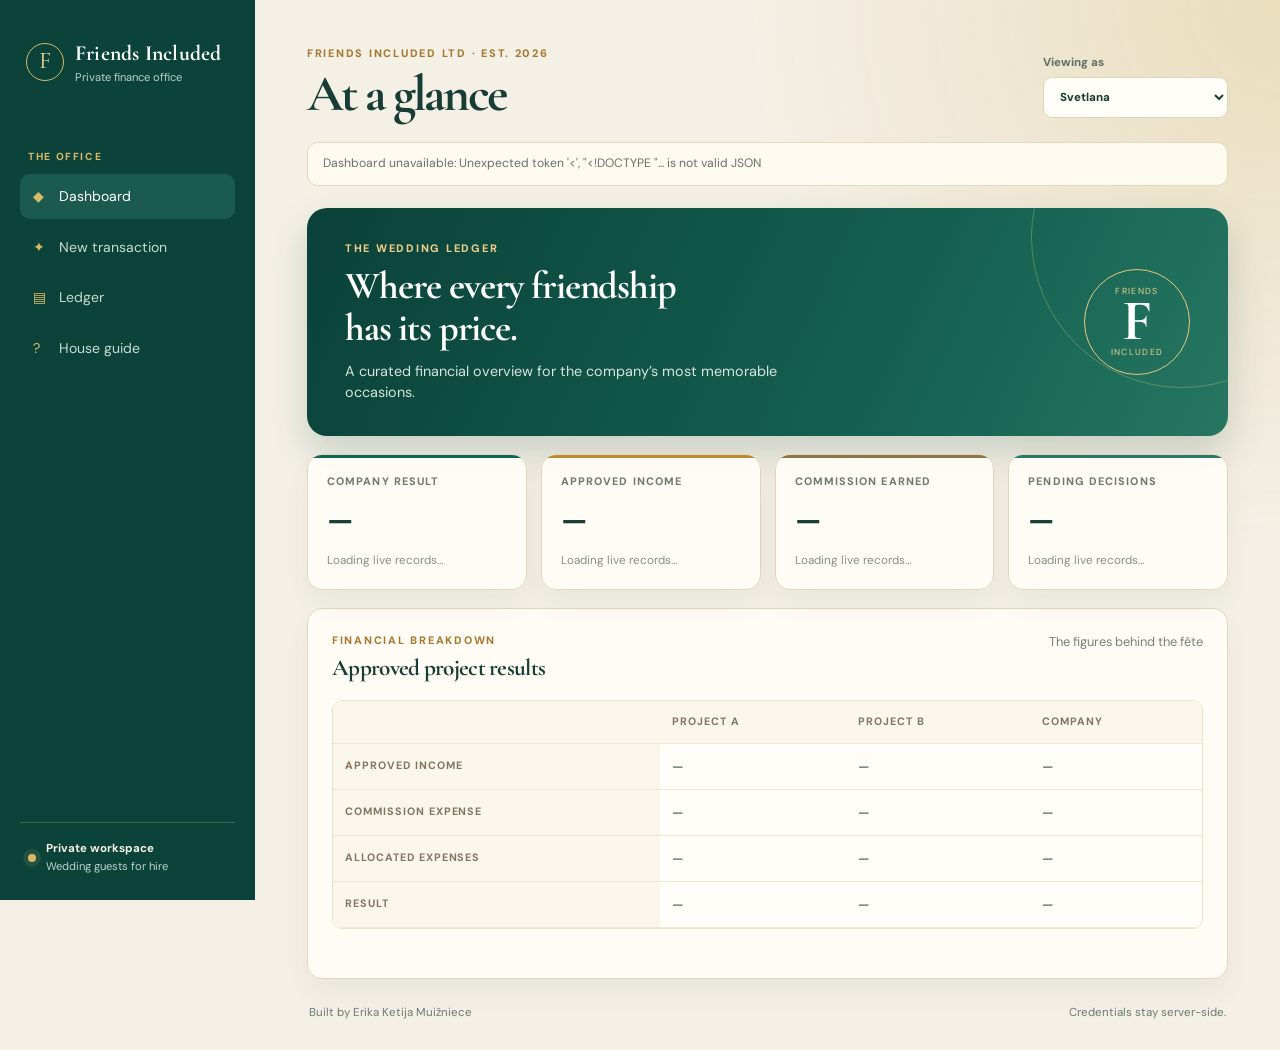
==== index.html @ 4bd76b29 "Use editorial luxury typography" ====
<!doctype html>
<html lang="en">
  <head>
    <meta charset="UTF-8" />
    <meta name="viewport" content="width=device-width, initial-scale=1.0" />
    <meta name="description" content="Friends Included transaction and finance workspace" />
    <title>Friends Included | Private finance office</title>
    <link rel="preconnect" href="https://fonts.googleapis.com" />
    <link rel="preconnect" href="https://fonts.gstatic.com" crossorigin />
    <link href="https://fonts.googleapis.com/css2?family=Cormorant+Garamond:ital,wght@0,500;0,600;0,700;1,600&family=DM+Sans:wght@400;500;600;700&display=swap" rel="stylesheet" />
    <link rel="stylesheet" href="styles.css" />
    <style>
      :root{font-family:"DM Sans",Inter,system-ui,sans-serif}
      h1,h2,.brand b,.brand-mark,.hero-seal b{font-family:"Cormorant Garamond",Georgia,serif}
      .brand b{font-size:1.35rem}.brand-mark{font-size:1.5rem}.hero-card h2{font-size:clamp(2.15rem,3vw,3.1rem)}.hero-seal b{font-size:3.6rem;line-height:.9}
    </style>
  </head>
  <body>
    <main class="app-shell">
      <aside class="sidebar">
        <a class="brand" href="#dashboard" data-view="dashboard"><span class="brand-mark">F</span><span><b>Friends Included</b><small>Private finance office</small></span></a>
        <p class="sidebar-label">The office</p>
        <nav class="app-nav" aria-label="Workspace navigation">
          <button class="nav-item active" data-view="dashboard"><span>◆</span> Dashboard</button>
          <button class="nav-item" data-view="workspace"><span>✦</span> New transaction</button>
          <button class="nav-item" data-view="records"><span>▤</span> Ledger</button>
          <button class="nav-item" data-view="guide"><span>?</span> House guide</button>
        </nav>
        <div class="sidebar-footer"><span class="gold-dot"></span><div><b>Private workspace</b><small>Wedding guests for hire</small></div></div>
      </aside>

      <section class="app-main">
        <header class="app-header">
          <div><p class="eyebrow">Friends Included Ltd · Est. 2026</p><h1 id="viewTitle">At a glance</h1></div>
          <label class="role-picker"><span>Viewing as</span><select id="roleSelect"><option>Svetlana</option><option>Richard</option><option>Anastasia</option><option>Jean-Claude</option><option>Kevin</option></select></label>
        </header>
        <section id="integrationStatus" class="status-strip" aria-label="Integration status"><span><i class="dot dot-warn"></i> Loading connections…</span></section>

        <section class="app-view active" id="dashboard" aria-label="Dashboard">
          <div class="hero-card"><div><p class="eyebrow">The wedding ledger</p><h2>Where every friendship<br />has its price.</h2><p>A curated financial overview for the company’s most memorable occasions.</p></div><div class="hero-seal"><span>Friends</span><b>F</b><span>Included</span></div></div>
          <section class="metric-grid" aria-label="Financial overview"><article class="metric"><span>Company result</span><strong id="companyResult">—</strong><small id="companyResultNote">Loading live records…</small></article><article class="metric"><span>Approved income</span><strong id="approvedIncome">—</strong><small id="approvedIncomeNote">Loading live records…</small></article><article class="metric"><span>Commission earned</span><strong id="commissionEarned">—</strong><small id="commissionNote">Loading live records…</small></article><article class="metric"><span>Pending decisions</span><strong id="pendingDecisions">—</strong><small id="pendingNote">Loading live records…</small></article></section>
          <section class="panel table-panel"><div class="panel-heading"><div><p class="eyebrow">Financial breakdown</p><h2>Approved project results</h2></div><span class="muted">The figures behind the fête</span></div><div class="table-wrap"><table><thead><tr><th></th><th>Project A</th><th>Project B</th><th>Company</th></tr></thead><tbody><tr><th>Approved income</th><td id="breakdownIncomeA">—</td><td id="breakdownIncomeB">—</td><td id="breakdownIncomeCompany">—</td></tr><tr><th>Commission expense</th><td id="breakdownCommissionA">—</td><td id="breakdownCommissionB">—</td><td id="breakdownCommissionCompany">—</td></tr><tr><th>Allocated expenses</th><td id="breakdownExpenseA">—</td><td id="breakdownExpenseB">—</td><td id="breakdownExpenseCompany">—</td></tr><tr><th>Result</th><td id="breakdownResultA">—</td><td id="breakdownResultB">—</td><td id="breakdownResultCompany">—</td></tr></tbody></table></div><p id="companyCostNote" class="form-message"></p></section>
        </section>

        <section class="app-view" id="workspace" aria-label="New transaction"><div class="view-intro"><p class="eyebrow">The workroom</p><h2>Record a new occasion</h2><p>Submit a sale or expense; Svetlana retains the final word.</p></div><section class="workspace-grid"><div class="panel transaction-panel"><div class="panel-heading"><div><p class="eyebrow">New record</p><h2>Submit a transaction</h2></div><span class="badge">Shared rules</span></div><div class="tabs" role="tablist"><button class="tab active" data-type="sale">Sale</button><button class="tab" data-type="expense">Expense</button></div><form id="transactionForm"><div class="form-grid"><label>Reference<input id="reference" required placeholder="S03 or E04" /></label><label>Amount (€)<input id="amount" required type="number" min="0.01" step="0.01" placeholder="1500.00" /></label><label class="wide">Description<input id="description" required placeholder="Describe the service or expense" /></label><label id="customerField">Customer<input id="customer" placeholder="Customer name" /></label><label id="projectField">Project<select id="project"><option>A · Respectable Relatives</option><option>B · Drunk University Friends</option></select></label><label id="categoryField" class="hidden">Category<select id="category"><option>Materials</option><option>Travel</option><option>Other</option></select></label><label id="allocationField" class="hidden">Proposed allocation<select id="allocation"><option>Project A</option><option>Project B</option><option>Company overhead</option></select></label></div><fieldset id="splitField"><legend>Proposed commission split</legend><div class="split-grid"><label>Richard %<input value="40" type="number" min="0" max="100" /></label><label>Anastasia %<input value="40" type="number" min="0" max="100" /></label><label>Jean-Claude %<input value="20" type="number" min="0" max="100" /></label></div><small>Shares must total 100% before submission.</small></fieldset><button class="primary" type="submit">Save transaction</button><p id="formMessage" class="form-message" role="status"></p></form></div><div class="stack"><div class="panel"><div class="panel-heading"><div><p class="eyebrow">Manager salon</p><h2>Approve a record</h2></div></div><label>Manager passcode<input id="managerPasscode" type="password" /></label><label>Reference<input id="approvalReference" placeholder="S01 or E01" /></label><label>Final decision or commission split<input id="managerDecision" placeholder="Leave blank to approve proposal" /></label><button class="primary" id="approveButton" type="button">Approve decision</button><button class="text-button" id="syncSheetsButton" type="button">Sync all records to Google Sheets</button><p id="approvalMessage" class="form-message"></p></div><div class="panel queue-panel"><div class="panel-heading"><div><p class="eyebrow">Manager queue</p><h2>Decisions to review</h2></div><span class="badge badge-dark">Svetlana only</span></div><div id="reviewQueue" class="empty-note">Loading manager queue…</div></div></div></section></section>

        <section class="app-view" id="records" aria-label="Ledger"><div class="view-intro"><p class="eyebrow">The ledger</p><h2>Recent transactions</h2><p>A live view of the company’s submitted records.</p></div><section class="panel table-panel"><div class="panel-heading"><div><p class="eyebrow">Records</p><h2>Company ledger</h2></div><span class="muted">Live records from Supabase</span></div><div class="table-wrap"><table><thead><tr><th>Reference</th><th>Type</th><th>Submitted by</th><th>Amount</th><th>Status</th><th>Sync</th></tr></thead><tbody id="records"><tr><td colspan="6">Loading records…</td></tr></tbody></table></div></section></section>
        <section class="app-view" id="guide" aria-label="House guide"><div class="guide-card"><p class="eyebrow">A note from the house</p><h2>How the office works</h2><ol><li>Choose your demonstration role, then record a sale or an expense with a unique reference.</li><li>Svetlana approves each decision, including commission splits and expense allocations.</li><li>Everything is safely stored in Supabase, announced in Telegram, and copied to Google Sheets.</li></ol><div class="guide-links"><a href="https://t.me/Erika_wedding_guests_Bot" target="_blank" rel="noreferrer">Telegram bot ↗</a><a href="https://docs.google.com/spreadsheets/d/1VGqOz6e5-iGUMI2CtFKx_gEQD5yW7PD0hjZOurTNG6s/edit?usp=sharing" target="_blank" rel="noreferrer">Google Sheets ↗</a><a href="https://github.com/ErikaKetijaM/erika-wedding-guests-homework" target="_blank" rel="noreferrer">GitHub ↗</a></div></div></section>
        <footer>Built by Erika Ketija Muižniece <span>Credentials stay server-side.</span></footer>
      </section>
    </main>
    <script src="app.js"></script>
  </body>
</html>
---- styles.css ----
:root{font-family:Inter,ui-sans-serif,system-ui,-apple-system,BlinkMacSystemFont,"Segoe UI",sans-serif;color:#183d35;background:#f4f0e6;line-height:1.45;font-synthesis:none}*{box-sizing:border-box}body{margin:0;background:radial-gradient(circle at 100% 0,#e9ddbd 0,transparent 34rem),#f4f0e6}h1,h2,p{margin:0}h1,h2,.brand b{font-family:Georgia,"Times New Roman",serif}.app-shell{min-height:100vh;display:grid;grid-template-columns:255px minmax(0,1fr)}.sidebar{background:#0b4239;color:#f8f2e6;padding:32px 20px 22px;display:flex;flex-direction:column;min-height:100vh;position:sticky;top:0;height:100vh}.brand{display:flex;align-items:center;gap:11px;color:#fff;text-decoration:none;padding:6px}.brand-mark{display:grid;place-items:center;width:38px;height:38px;border:1px solid #d9b968;border-radius:50%;font-family:Georgia,serif;color:#f2d995;font-size:1.25rem}.brand b,.brand small{display:block}.brand b{font-size:1.05rem;letter-spacing:.01em}.brand small,.sidebar-footer small{color:#bcd3c8;font-size:.7rem}.sidebar-label{color:#d9b968;text-transform:uppercase;font-size:.64rem;font-weight:800;letter-spacing:.16em;margin:58px 8px 10px}.app-nav{display:grid;gap:6px}.nav-item{border:0;background:transparent;color:#c9dbd1;text-align:left;padding:12px 13px;border-radius:10px;font:inherit;font-size:.88rem;cursor:pointer}.nav-item span{display:inline-grid;width:22px;color:#d9b968}.nav-item:hover,.nav-item.active{background:#1b5a4e;color:#fff}.sidebar-footer{display:flex;align-items:center;gap:10px;margin-top:auto;border-top:1px solid rgba(235,210,150,.25);padding:18px 8px 4px;font-size:.72rem}.sidebar-footer b,.sidebar-footer small{display:block}.gold-dot{width:8px;height:8px;background:#d9b968;border-radius:50%;box-shadow:0 0 0 5px rgba(217,185,104,.12)}.app-main{max-width:1340px;width:100%;padding:46px 52px 28px;margin:0 auto}.app-header{display:flex;align-items:flex-end;justify-content:space-between;gap:25px;margin-bottom:24px}.eyebrow{font-size:.68rem;text-transform:uppercase;letter-spacing:.16em;font-weight:800;color:#a6782d;margin-bottom:8px}h1{font-size:clamp(2.35rem,4vw,4rem);letter-spacing:-.055em;line-height:.95}h2{font-size:1.45rem;letter-spacing:-.03em;line-height:1.1}.role-picker{display:flex;flex-direction:column;gap:6px;color:#607069;font-size:.72rem;font-weight:800}.role-picker select,select,input{border:1px solid #dfd4bd;background:#fffdf7;border-radius:9px;padding:11px 12px;font:inherit;color:#183d35}.role-picker select{min-width:185px}.status-strip{display:flex;gap:20px;flex-wrap:wrap;padding:12px 15px;background:#fffaf0;border:1px solid #e5d8bd;border-radius:11px;font-size:.76rem;color:#64736b;margin-bottom:22px}.dot{display:inline-block;width:8px;height:8px;border-radius:99px;margin-right:7px;background:#58b99b}.dot-warn{background:#d49a45}.app-view{display:none}.app-view.active{display:block;animation:appear .25s ease both}@keyframes appear{from{opacity:0;transform:translateY(6px)}to{opacity:1;transform:none}}.hero-card{min-height:210px;background:linear-gradient(115deg,#0a4138,#156052 65%,#267661);border-radius:20px;padding:33px 38px;display:flex;justify-content:space-between;align-items:center;overflow:hidden;position:relative;box-shadow:0 18px 38px rgba(13,67,56,.18);color:#fff;margin-bottom:18px}.hero-card:after{content:"";position:absolute;width:300px;height:300px;border:1px solid rgba(237,207,134,.3);border-radius:50%;right:-105px;top:-122px}.hero-card .eyebrow{color:#efcf88}.hero-card h2{font-size:clamp(1.8rem,3vw,2.65rem);color:#fff}.hero-card p:not(.eyebrow){color:#d7e5dc;margin-top:12px;max-width:460px;font-size:.9rem}.hero-seal{z-index:1;width:106px;height:106px;border:1px solid #e9c978;border-radius:50%;display:grid;place-items:center;align-content:center;line-height:1;color:#efd18b;text-transform:uppercase;letter-spacing:.15em;font-size:.55rem}.hero-seal b{font-family:Georgia,serif;font-size:3rem;line-height:1;color:#fff;letter-spacing:0}.metric-grid{display:grid;grid-template-columns:repeat(4,1fr);gap:14px;margin-bottom:18px}.metric,.panel{background:rgba(255,253,247,.93);border:1px solid #e2d6bf;border-radius:15px;box-shadow:0 13px 28px rgba(47,67,54,.06)}.metric{padding:19px;position:relative;overflow:hidden}.metric:before{content:"";position:absolute;top:0;left:0;width:100%;height:3px;background:#0f6657}.metric:nth-child(2):before{background:#bc8b30}.metric:nth-child(3):before{background:#8f7340}.metric:nth-child(4):before{background:#277868}.metric span{display:block;color:#6f7a75;font-size:.68rem;text-transform:uppercase;letter-spacing:.1em;font-weight:800}.metric strong{display:block;font-size:1.8rem;letter-spacing:-.05em;margin:10px 0 5px}.metric small{color:#83908a;font-size:.73rem}.panel{padding:24px}.panel-heading{display:flex;justify-content:space-between;gap:14px;align-items:flex-start;margin-bottom:18px}.muted{color:#76827c;font-size:.8rem}.table-wrap{overflow:auto;border:1px solid #ece1cc;border-radius:10px}table{border-collapse:collapse;width:100%;font-size:.82rem;background:#fffdf8}th,td{text-align:left;padding:13px 12px;border-bottom:1px solid #eee5d4;white-space:nowrap}th{font-size:.67rem;text-transform:uppercase;letter-spacing:.09em;color:#80745f;background:#fbf6ec}tbody tr:hover{background:#fbf8f0}.form-message{font-size:.82rem;margin-top:10px;color:#996131;min-height:1.2em}.view-intro{margin:12px 0 20px}.view-intro h2{font-size:2rem}.view-intro p:last-child{color:#6e7c74;margin-top:7px;font-size:.9rem}.workspace-grid{display:grid;grid-template-columns:minmax(0,1.15fr) minmax(300px,.85fr);gap:18px}.stack{display:grid;gap:18px}.tabs{display:flex;gap:18px;border-bottom:1px solid #e8dec9;margin-bottom:18px}.tab{border:0;background:none;padding:0 0 11px;color:#66766e;font:inherit;font-weight:800;cursor:pointer}.tab.active{color:#174a40;border-bottom:2px solid #b9842c}.form-grid{display:grid;grid-template-columns:1fr 1fr;gap:13px}label{display:flex;flex-direction:column;gap:6px;color:#425e54;font-size:.76rem;font-weight:800}.wide{grid-column:1/-1}.hidden{display:none}fieldset{border:0;padding:0;margin:18px 0}legend{font-size:.76rem;font-weight:800;color:#425e54;margin-bottom:9px}.split-grid{display:grid;grid-template-columns:repeat(3,1fr);gap:10px}.split-grid input{width:100%}fieldset small{color:#65766d;display:block;margin-top:7px}.primary{border:0;border-radius:9px;background:#0b5c4e;color:#fff;padding:12px 16px;font:inherit;font-weight:800;cursor:pointer;margin-top:16px;box-shadow:0 5px 12px rgba(10,70,59,.17)}.primary:hover{background:#073f36}.primary:focus-visible,.text-button:focus-visible,.nav-item:focus-visible,.tab:focus-visible{outline:3px solid #dfb95a;outline-offset:2px}.text-button{display:block;background:none;border:0;color:#795019;font-weight:800;cursor:pointer;padding:12px 0 0;text-decoration:underline;text-underline-offset:3px}.badge,.status{display:inline-flex;align-items:center;border-radius:99px;padding:5px 9px;font-size:.67rem;font-weight:800;white-space:nowrap}.badge{background:#f5e2ba;color:#63430e}.badge-dark{background:#0b5c4e;color:#fff}.queue-item{display:flex;justify-content:space-between;gap:12px;padding:15px 0;border-top:1px solid #eee6d7}.queue-item strong{font-size:.86rem;color:#183d35}.queue-item p{font-size:.76rem;color:#5e7269;margin-top:4px}.empty-note{background:#f7f5ed;color:#53665e;padding:13px;border-radius:9px;font-size:.78rem;margin-top:9px}.status.approved{background:#e7f1e9;color:#245f3f}.status.pending{background:#fff0df;color:#7b4618}.status.synced{background:#e8eef1;color:#355d67}.guide-card{max-width:720px;background:linear-gradient(135deg,#fffaf0,#f5e6c7);border:1px solid #e3cfaa;border-radius:18px;padding:38px;box-shadow:0 14px 34px rgba(61,67,50,.08)}.guide-card h2{font-size:2rem}.guide-card ol{padding-left:20px;max-width:620px;color:#405c51}.guide-card li{padding:8px 0}.guide-card li::marker{color:#8c5e12;font-weight:800}.guide-links{display:flex;flex-wrap:wrap;gap:9px;margin-top:21px}.guide-links a{background:#0b5c4e;color:#fff;text-decoration:none;border-radius:999px;padding:9px 13px;font-size:.75rem;font-weight:800}.guide-links a:hover{background:#073f36}footer{display:flex;justify-content:space-between;gap:20px;color:#697a72;font-size:.72rem;padding:26px 2px 0}@media(max-width:980px){.app-main{padding:35px 28px}.metric-grid{grid-template-columns:repeat(2,1fr)}.workspace-grid{grid-template-columns:1fr}.sidebar{width:215px}.app-shell{grid-template-columns:215px minmax(0,1fr)}}@media(max-width:700px){.app-shell{display:block}.sidebar{height:auto;min-height:0;position:static;padding:18px}.sidebar-label,.sidebar-footer{display:none}.app-nav{display:flex;overflow:auto;margin-top:16px}.nav-item{white-space:nowrap;padding:9px}.app-main{padding:26px 16px}.app-header{align-items:flex-start;flex-direction:column}.role-picker{width:100%}.role-picker select{width:100%}.hero-card{padding:27px 24px}.hero-seal{display:none}.form-grid,.split-grid{grid-template-columns:1fr}.wide{grid-column:auto}.metric-grid{grid-template-columns:1fr}footer{flex-direction:column}}
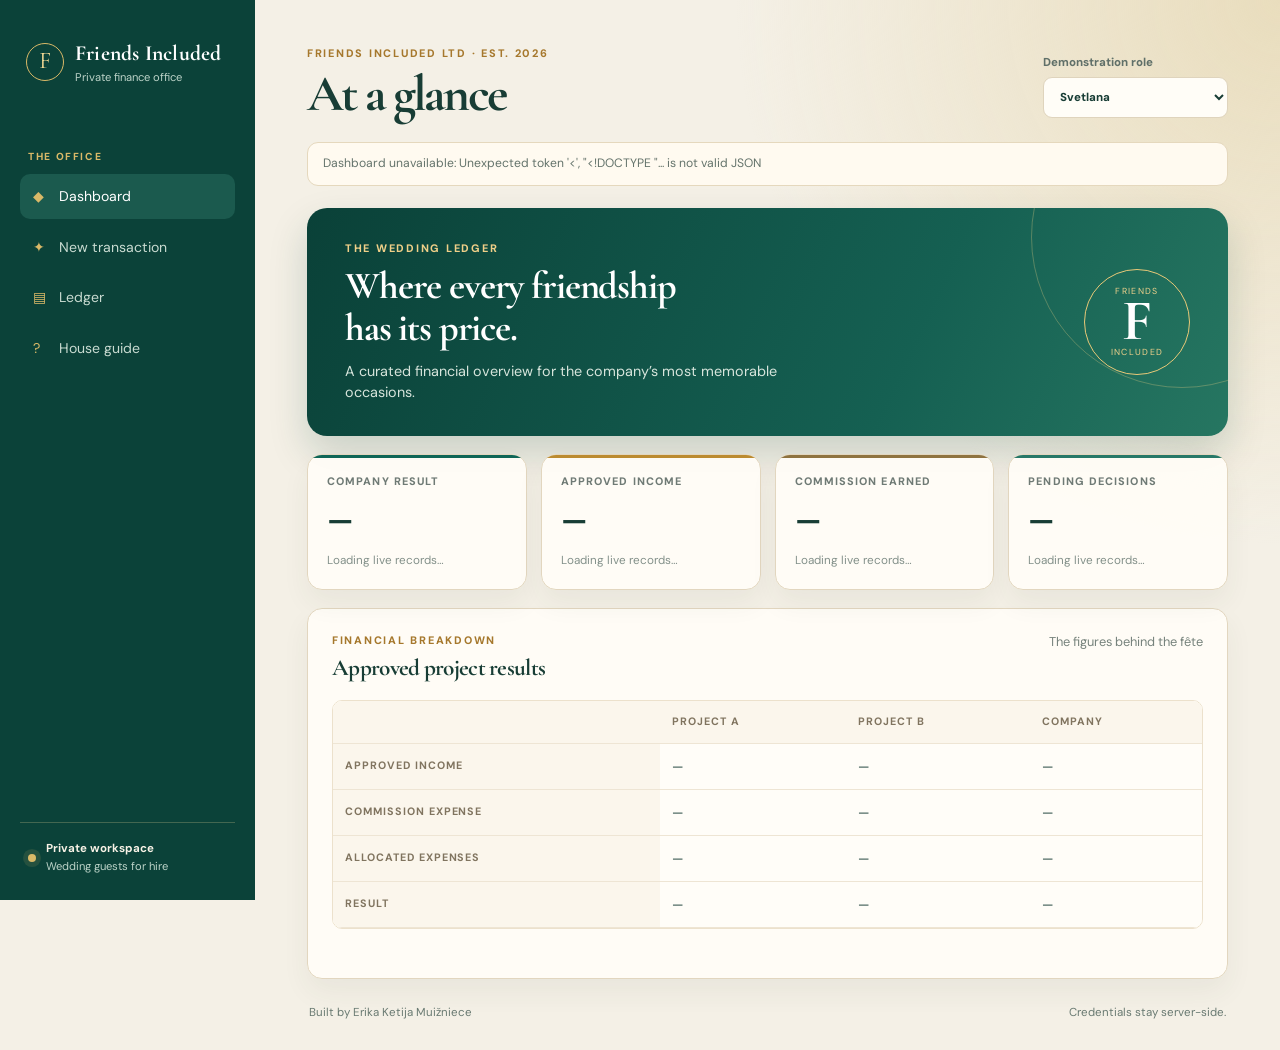
==== commit c08ea3ee: "Clarify role views and integration states" ====
--- a/index.html
+++ b/index.html
@@ -32,7 +32,7 @@
       <section class="app-main">
         <header class="app-header">
           <div><p class="eyebrow">Friends Included Ltd · Est. 2026</p><h1 id="viewTitle">At a glance</h1></div>
-          <label class="role-picker"><span>Viewing as</span><select id="roleSelect"><option>Svetlana</option><option>Richard</option><option>Anastasia</option><option>Jean-Claude</option><option>Kevin</option></select></label>
+          <label class="role-picker"><span>Demonstration role</span><select id="roleSelect"><option>Svetlana</option><option>Richard</option><option>Anastasia</option><option>Jean-Claude</option><option>Kevin</option></select></label>
         </header>
         <section id="integrationStatus" class="status-strip" aria-label="Integration status"><span><i class="dot dot-warn"></i> Loading connections…</span></section>
 
@@ -42,9 +42,9 @@
           <section class="panel table-panel"><div class="panel-heading"><div><p class="eyebrow">Financial breakdown</p><h2>Approved project results</h2></div><span class="muted">The figures behind the fête</span></div><div class="table-wrap"><table><thead><tr><th></th><th>Project A</th><th>Project B</th><th>Company</th></tr></thead><tbody><tr><th>Approved income</th><td id="breakdownIncomeA">—</td><td id="breakdownIncomeB">—</td><td id="breakdownIncomeCompany">—</td></tr><tr><th>Commission expense</th><td id="breakdownCommissionA">—</td><td id="breakdownCommissionB">—</td><td id="breakdownCommissionCompany">—</td></tr><tr><th>Allocated expenses</th><td id="breakdownExpenseA">—</td><td id="breakdownExpenseB">—</td><td id="breakdownExpenseCompany">—</td></tr><tr><th>Result</th><td id="breakdownResultA">—</td><td id="breakdownResultB">—</td><td id="breakdownResultCompany">—</td></tr></tbody></table></div><p id="companyCostNote" class="form-message"></p></section>
         </section>
 
-        <section class="app-view" id="workspace" aria-label="New transaction"><div class="view-intro"><p class="eyebrow">The workroom</p><h2>Record a new occasion</h2><p>Submit a sale or expense; Svetlana retains the final word.</p></div><section class="workspace-grid"><div class="panel transaction-panel"><div class="panel-heading"><div><p class="eyebrow">New record</p><h2>Submit a transaction</h2></div><span class="badge">Shared rules</span></div><div class="tabs" role="tablist"><button class="tab active" data-type="sale">Sale</button><button class="tab" data-type="expense">Expense</button></div><form id="transactionForm"><div class="form-grid"><label>Reference<input id="reference" required placeholder="S03 or E04" /></label><label>Amount (€)<input id="amount" required type="number" min="0.01" step="0.01" placeholder="1500.00" /></label><label class="wide">Description<input id="description" required placeholder="Describe the service or expense" /></label><label id="customerField">Customer<input id="customer" placeholder="Customer name" /></label><label id="projectField">Project<select id="project"><option>A · Respectable Relatives</option><option>B · Drunk University Friends</option></select></label><label id="categoryField" class="hidden">Category<select id="category"><option>Materials</option><option>Travel</option><option>Other</option></select></label><label id="allocationField" class="hidden">Proposed allocation<select id="allocation"><option>Project A</option><option>Project B</option><option>Company overhead</option></select></label></div><fieldset id="splitField"><legend>Proposed commission split</legend><div class="split-grid"><label>Richard %<input value="40" type="number" min="0" max="100" /></label><label>Anastasia %<input value="40" type="number" min="0" max="100" /></label><label>Jean-Claude %<input value="20" type="number" min="0" max="100" /></label></div><small>Shares must total 100% before submission.</small></fieldset><button class="primary" type="submit">Save transaction</button><p id="formMessage" class="form-message" role="status"></p></form></div><div class="stack"><div class="panel"><div class="panel-heading"><div><p class="eyebrow">Manager salon</p><h2>Approve a record</h2></div></div><label>Manager passcode<input id="managerPasscode" type="password" /></label><label>Reference<input id="approvalReference" placeholder="S01 or E01" /></label><label>Final decision or commission split<input id="managerDecision" placeholder="Leave blank to approve proposal" /></label><button class="primary" id="approveButton" type="button">Approve decision</button><button class="text-button" id="syncSheetsButton" type="button">Sync all records to Google Sheets</button><p id="approvalMessage" class="form-message"></p></div><div class="panel queue-panel"><div class="panel-heading"><div><p class="eyebrow">Manager queue</p><h2>Decisions to review</h2></div><span class="badge badge-dark">Svetlana only</span></div><div id="reviewQueue" class="empty-note">Loading manager queue…</div></div></div></section></section>
+        <section class="app-view" id="workspace" aria-label="New transaction"><div class="view-intro"><p class="eyebrow">The workroom</p><h2>Record a new occasion</h2><p>Submit a sale or expense; Svetlana retains the final word.</p></div><section class="workspace-grid"><div class="panel transaction-panel"><div class="panel-heading"><div><p class="eyebrow">New record</p><h2>Submit a transaction</h2></div><span class="badge">Shared rules</span></div><div class="tabs" role="tablist"><button class="tab active" data-type="sale">Sale</button><button class="tab" data-type="expense">Expense</button></div><form id="transactionForm"><div class="form-grid"><label>Reference<input id="reference" required placeholder="S03 or E04" /></label><label>Amount (€)<input id="amount" required type="number" min="0.01" step="0.01" placeholder="1500.00" /></label><label class="wide">Description<input id="description" required placeholder="Describe the service or expense" /></label><label id="customerField">Customer<input id="customer" placeholder="Customer name" /></label><label id="projectField">Project<select id="project"><option>A · Respectable Relatives</option><option>B · Drunk University Friends</option></select></label><label id="categoryField" class="hidden">Category<select id="category"><option>Materials</option><option>Travel</option><option>Other</option></select></label><label id="allocationField" class="hidden">Proposed allocation<select id="allocation"><option>Project A</option><option>Project B</option><option>Company overhead</option></select></label></div><fieldset id="splitField"><legend>Proposed commission split</legend><div class="split-grid"><label>Richard %<input value="40" type="number" min="0" max="100" /></label><label>Anastasia %<input value="40" type="number" min="0" max="100" /></label><label>Jean-Claude %<input value="20" type="number" min="0" max="100" /></label></div><small>Shares must total 100% before submission.</small></fieldset><button class="primary" type="submit">Save transaction</button><p id="formMessage" class="form-message" role="status"></p></form></div><div class="stack"><div class="panel manager-panel"><div class="panel-heading"><div><p class="eyebrow">Manager salon</p><h2>Approve a record</h2></div></div><label>Manager passcode<input id="managerPasscode" type="password" /></label><label>Reference<input id="approvalReference" placeholder="S01 or E01" /></label><label>Final decision or commission split<input id="managerDecision" placeholder="Leave blank to approve proposal" /></label><button class="primary" id="approveButton" type="button">Approve decision</button><button class="text-button" id="syncSheetsButton" type="button">Sync all records to Google Sheets</button><p id="approvalMessage" class="form-message"></p></div><div class="panel queue-panel"><div class="panel-heading"><div><p class="eyebrow">Manager queue</p><h2>Decisions to review</h2></div><span class="badge badge-dark">Svetlana only</span></div><div id="reviewQueue" class="empty-note">Loading manager queue…</div></div></div></section></section>
 
-        <section class="app-view" id="records" aria-label="Ledger"><div class="view-intro"><p class="eyebrow">The ledger</p><h2>Recent transactions</h2><p>A live view of the company’s submitted records.</p></div><section class="panel table-panel"><div class="panel-heading"><div><p class="eyebrow">Records</p><h2>Company ledger</h2></div><span class="muted">Live records from Supabase</span></div><div class="table-wrap"><table><thead><tr><th>Reference</th><th>Type</th><th>Submitted by</th><th>Amount</th><th>Status</th><th>Sync</th></tr></thead><tbody id="records"><tr><td colspan="6">Loading records…</td></tr></tbody></table></div></section></section>
+        <section class="app-view" id="records" aria-label="Ledger"><div class="view-intro"><p class="eyebrow">The ledger</p><h2>Recent transactions</h2><p>A live view of the company’s submitted records.</p></div><section class="panel table-panel"><div class="panel-heading"><div><p class="eyebrow">Records</p><h2>Company ledger</h2></div><span class="muted">Live records from Supabase</span></div><div class="table-wrap"><table><thead><tr><th>Reference</th><th>Type</th><th>Submitted by</th><th>Amount</th><th>Project / allocation</th><th>Status</th><th>Sheets</th><th>Telegram</th></tr></thead><tbody id="records"><tr><td colspan="8">Loading records…</td></tr></tbody></table></div></section></section>
         <section class="app-view" id="guide" aria-label="House guide"><div class="guide-card"><p class="eyebrow">A note from the house</p><h2>How the office works</h2><ol><li>Choose your demonstration role, then record a sale or an expense with a unique reference.</li><li>Svetlana approves each decision, including commission splits and expense allocations.</li><li>Everything is safely stored in Supabase, announced in Telegram, and copied to Google Sheets.</li></ol><div class="guide-links"><a href="https://t.me/Erika_wedding_guests_Bot" target="_blank" rel="noreferrer">Telegram bot ↗</a><a href="https://docs.google.com/spreadsheets/d/1VGqOz6e5-iGUMI2CtFKx_gEQD5yW7PD0hjZOurTNG6s/edit?usp=sharing" target="_blank" rel="noreferrer">Google Sheets ↗</a><a href="https://github.com/ErikaKetijaM/erika-wedding-guests-homework" target="_blank" rel="noreferrer">GitHub ↗</a></div></div></section>
         <footer>Built by Erika Ketija Muižniece <span>Credentials stay server-side.</span></footer>
       </section>
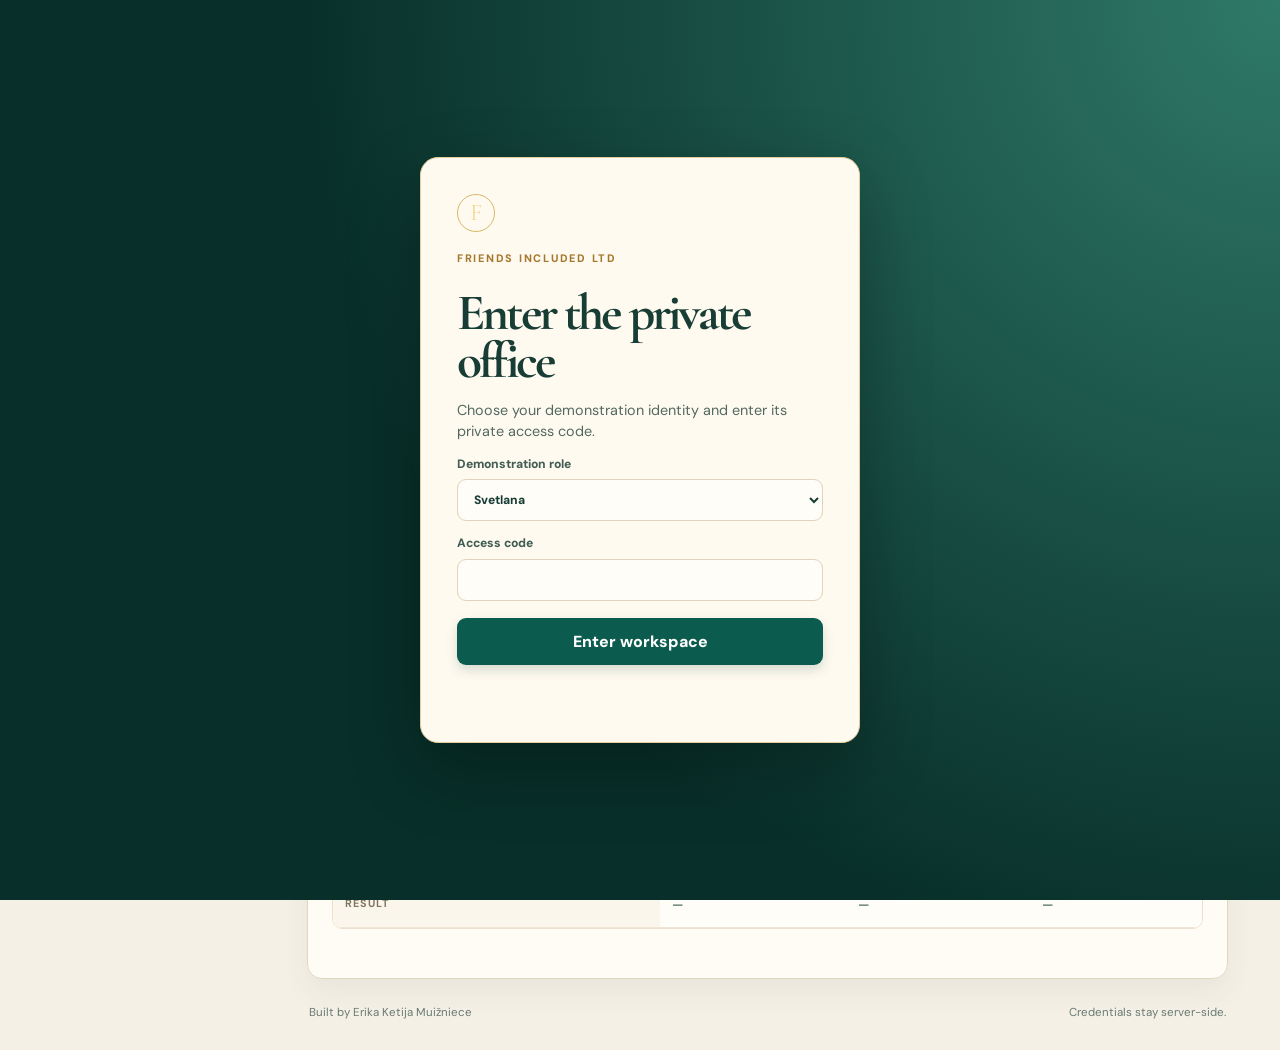
==== commit d96c3a02: "Require signed role sessions for web actions" ====
--- a/index.html
+++ b/index.html
@@ -13,9 +13,19 @@
       :root{font-family:"DM Sans",Inter,system-ui,sans-serif}
       h1,h2,.brand b,.brand-mark,.hero-seal b{font-family:"Cormorant Garamond",Georgia,serif}
       .brand b{font-size:1.35rem}.brand-mark{font-size:1.5rem}.hero-card h2{font-size:clamp(2.15rem,3vw,3.1rem)}.hero-seal b{font-size:3.6rem;line-height:.9}
+      .auth-gate{position:fixed;inset:0;z-index:20;display:grid;place-items:center;padding:22px;background:radial-gradient(circle at top right,#2f7969,#082f29 63%)}.auth-gate.hidden{display:none}.login-card{width:min(100%,440px);display:grid;gap:14px;padding:36px;background:#fffaf0;border:1px solid #e5cd9c;border-radius:18px;box-shadow:0 25px 70px rgba(0,0,0,.28)}.login-card>p:not(.eyebrow){color:#53695f;font-size:.9rem}.login-card .brand-mark{margin-bottom:5px}.login-card .primary{margin-top:3px}
     </style>
   </head>
   <body>
+    <section class="auth-gate" id="authGate" aria-label="Demonstration sign in">
+      <form id="loginForm" class="login-card">
+        <span class="brand-mark">F</span><p class="eyebrow">Friends Included Ltd</p><h1>Enter the private office</h1>
+        <p>Choose your demonstration identity and enter its private access code.</p>
+        <label>Demonstration role<select id="loginRole"><option>Svetlana</option><option>Richard</option><option>Anastasia</option><option>Jean-Claude</option><option>Kevin</option></select></label>
+        <label>Access code<input id="loginCode" type="password" required autocomplete="current-password" /></label>
+        <button class="primary" type="submit">Enter workspace</button><p id="loginMessage" class="form-message" role="status"></p>
+      </form>
+    </section>
     <main class="app-shell">
       <aside class="sidebar">
         <a class="brand" href="#dashboard" data-view="dashboard"><span class="brand-mark">F</span><span><b>Friends Included</b><small>Private finance office</small></span></a>
@@ -44,7 +54,7 @@
 
         <section class="app-view" id="workspace" aria-label="New transaction"><div class="view-intro"><p class="eyebrow">The workroom</p><h2>Record a new occasion</h2><p>Submit a sale or expense; Svetlana retains the final word.</p></div><section class="workspace-grid"><div class="panel transaction-panel"><div class="panel-heading"><div><p class="eyebrow">New record</p><h2>Submit a transaction</h2></div><span class="badge">Shared rules</span></div><div class="tabs" role="tablist"><button class="tab active" data-type="sale">Sale</button><button class="tab" data-type="expense">Expense</button></div><form id="transactionForm"><div class="form-grid"><label>Reference<input id="reference" required placeholder="S03 or E04" /></label><label>Amount (€)<input id="amount" required type="number" min="0.01" step="0.01" placeholder="1500.00" /></label><label class="wide">Description<input id="description" required placeholder="Describe the service or expense" /></label><label id="customerField">Customer<input id="customer" placeholder="Customer name" /></label><label id="projectField">Project<select id="project"><option>A · Respectable Relatives</option><option>B · Drunk University Friends</option></select></label><label id="categoryField" class="hidden">Category<select id="category"><option>Materials</option><option>Travel</option><option>Other</option></select></label><label id="allocationField" class="hidden">Proposed allocation<select id="allocation"><option>Project A</option><option>Project B</option><option>Company overhead</option></select></label></div><fieldset id="splitField"><legend>Proposed commission split</legend><div class="split-grid"><label>Richard %<input value="40" type="number" min="0" max="100" /></label><label>Anastasia %<input value="40" type="number" min="0" max="100" /></label><label>Jean-Claude %<input value="20" type="number" min="0" max="100" /></label></div><small>Shares must total 100% before submission.</small></fieldset><button class="primary" type="submit">Save transaction</button><p id="formMessage" class="form-message" role="status"></p></form></div><div class="stack"><div class="panel manager-panel"><div class="panel-heading"><div><p class="eyebrow">Manager salon</p><h2>Approve a record</h2></div></div><label>Manager passcode<input id="managerPasscode" type="password" /></label><label>Reference<input id="approvalReference" placeholder="S01 or E01" /></label><label>Final decision or commission split<input id="managerDecision" placeholder="Leave blank to approve proposal" /></label><button class="primary" id="approveButton" type="button">Approve decision</button><button class="text-button" id="syncSheetsButton" type="button">Sync all records to Google Sheets</button><p id="approvalMessage" class="form-message"></p></div><div class="panel queue-panel"><div class="panel-heading"><div><p class="eyebrow">Manager queue</p><h2>Decisions to review</h2></div><span class="badge badge-dark">Svetlana only</span></div><div id="reviewQueue" class="empty-note">Loading manager queue…</div></div></div></section></section>
 
-        <section class="app-view" id="records" aria-label="Ledger"><div class="view-intro"><p class="eyebrow">The ledger</p><h2>Recent transactions</h2><p>A live view of the company’s submitted records.</p></div><section class="panel table-panel"><div class="panel-heading"><div><p class="eyebrow">Records</p><h2>Company ledger</h2></div><span class="muted">Live records from Supabase</span></div><div class="table-wrap"><table><thead><tr><th>Reference</th><th>Type</th><th>Submitted by</th><th>Amount</th><th>Project / allocation</th><th>Status</th><th>Sheets</th><th>Telegram</th></tr></thead><tbody id="records"><tr><td colspan="8">Loading records…</td></tr></tbody></table></div></section></section>
+        <section class="app-view" id="records" aria-label="Ledger"><div class="view-intro"><p class="eyebrow">The ledger</p><h2>Recent transactions</h2><p>A live view of the company’s submitted records.</p></div><section class="panel table-panel"><div class="panel-heading"><div><p class="eyebrow">Records</p><h2>Company ledger</h2></div><span class="muted">Live records from Supabase</span></div><div class="table-wrap"><table><thead><tr><th>Reference</th><th>Type</th><th>Submitted by</th><th>Amount</th><th>Project / allocation</th><th>Status</th><th>Sheets</th><th>Telegram</th></tr></thead><tbody id="recordsBody"><tr><td colspan="8">Loading records…</td></tr></tbody></table></div></section></section>
         <section class="app-view" id="guide" aria-label="House guide"><div class="guide-card"><p class="eyebrow">A note from the house</p><h2>How the office works</h2><ol><li>Choose your demonstration role, then record a sale or an expense with a unique reference.</li><li>Svetlana approves each decision, including commission splits and expense allocations.</li><li>Everything is safely stored in Supabase, announced in Telegram, and copied to Google Sheets.</li></ol><div class="guide-links"><a href="https://t.me/Erika_wedding_guests_Bot" target="_blank" rel="noreferrer">Telegram bot ↗</a><a href="https://docs.google.com/spreadsheets/d/1VGqOz6e5-iGUMI2CtFKx_gEQD5yW7PD0hjZOurTNG6s/edit?usp=sharing" target="_blank" rel="noreferrer">Google Sheets ↗</a><a href="https://github.com/ErikaKetijaM/erika-wedding-guests-homework" target="_blank" rel="noreferrer">GitHub ↗</a></div></div></section>
         <footer>Built by Erika Ketija Muižniece <span>Credentials stay server-side.</span></footer>
       </section>
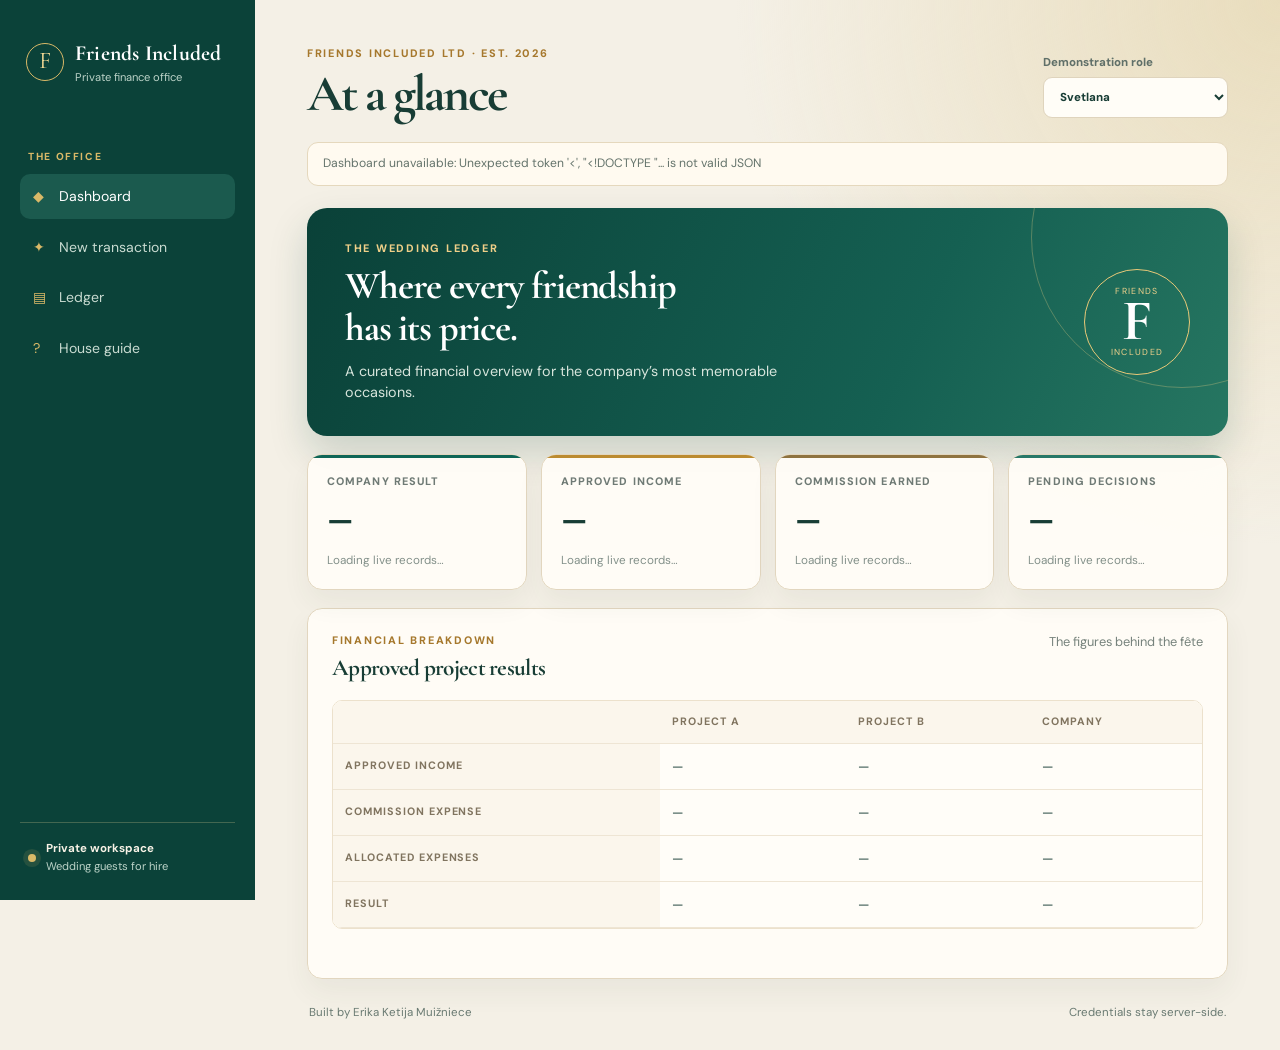
==== commit 4a9e11f6: "Keep classroom demo accessible without login" ====
--- a/index.html
+++ b/index.html
@@ -13,19 +13,9 @@
       :root{font-family:"DM Sans",Inter,system-ui,sans-serif}
       h1,h2,.brand b,.brand-mark,.hero-seal b{font-family:"Cormorant Garamond",Georgia,serif}
       .brand b{font-size:1.35rem}.brand-mark{font-size:1.5rem}.hero-card h2{font-size:clamp(2.15rem,3vw,3.1rem)}.hero-seal b{font-size:3.6rem;line-height:.9}
-      .auth-gate{position:fixed;inset:0;z-index:20;display:grid;place-items:center;padding:22px;background:radial-gradient(circle at top right,#2f7969,#082f29 63%)}.auth-gate.hidden{display:none}.login-card{width:min(100%,440px);display:grid;gap:14px;padding:36px;background:#fffaf0;border:1px solid #e5cd9c;border-radius:18px;box-shadow:0 25px 70px rgba(0,0,0,.28)}.login-card>p:not(.eyebrow){color:#53695f;font-size:.9rem}.login-card .brand-mark{margin-bottom:5px}.login-card .primary{margin-top:3px}
     </style>
   </head>
   <body>
-    <section class="auth-gate" id="authGate" aria-label="Demonstration sign in">
-      <form id="loginForm" class="login-card">
-        <span class="brand-mark">F</span><p class="eyebrow">Friends Included Ltd</p><h1>Enter the private office</h1>
-        <p>Choose your demonstration identity and enter its private access code.</p>
-        <label>Demonstration role<select id="loginRole"><option>Svetlana</option><option>Richard</option><option>Anastasia</option><option>Jean-Claude</option><option>Kevin</option></select></label>
-        <label>Access code<input id="loginCode" type="password" required autocomplete="current-password" /></label>
-        <button class="primary" type="submit">Enter workspace</button><p id="loginMessage" class="form-message" role="status"></p>
-      </form>
-    </section>
     <main class="app-shell">
       <aside class="sidebar">
         <a class="brand" href="#dashboard" data-view="dashboard"><span class="brand-mark">F</span><span><b>Friends Included</b><small>Private finance office</small></span></a>
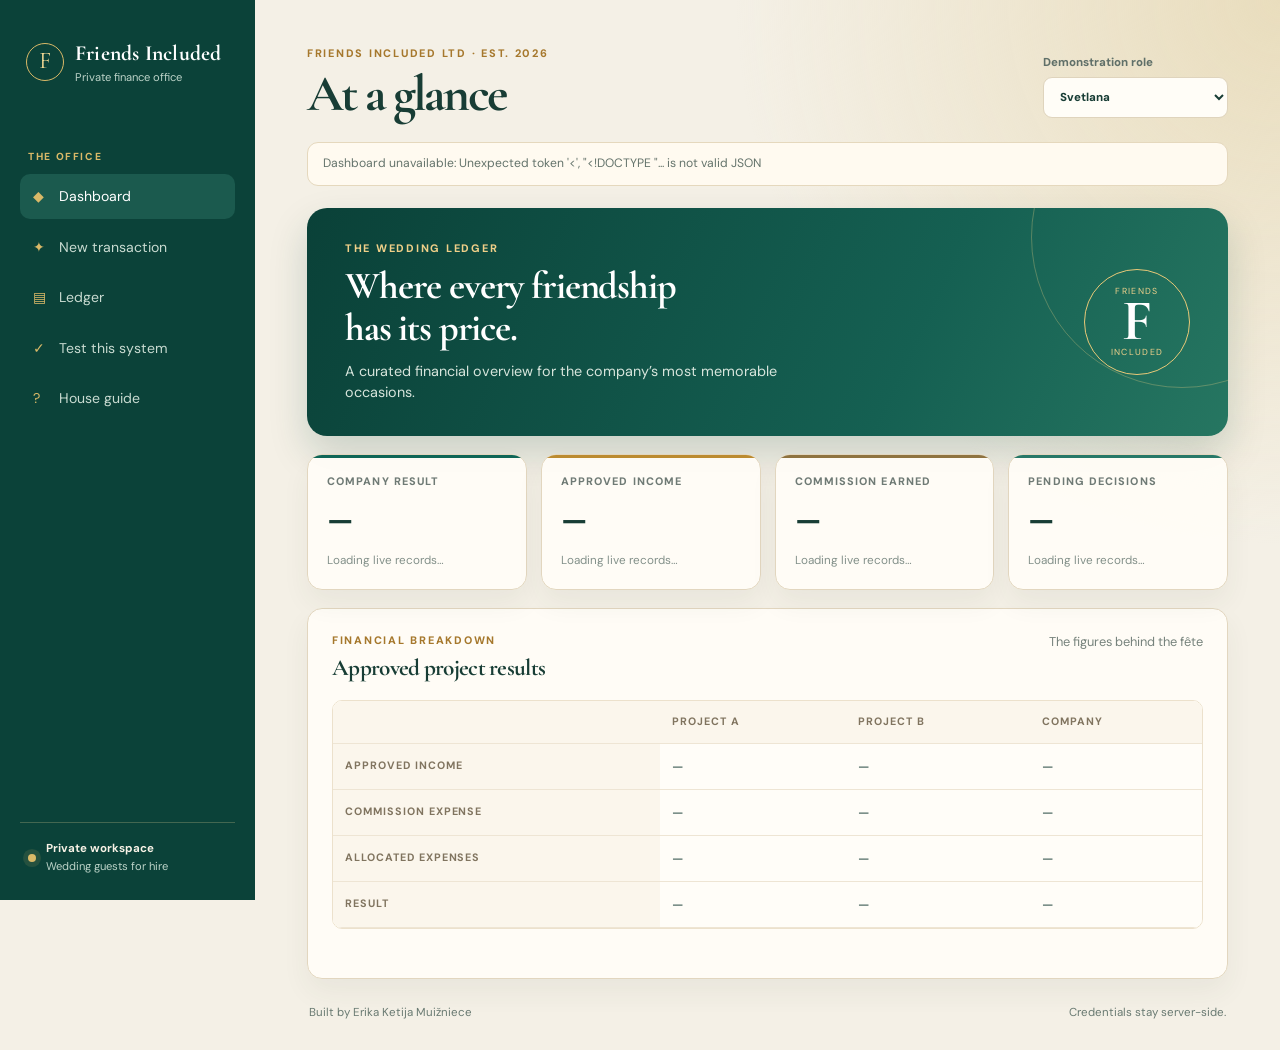
==== commit 523b005c: "Add public fictional Telegram test flow" ====
--- a/index.html
+++ b/index.html
@@ -5,6 +5,7 @@
     <meta name="viewport" content="width=device-width, initial-scale=1.0" />
     <meta name="description" content="Friends Included transaction and finance workspace" />
     <title>Friends Included | Private finance office</title>
+    <link rel="icon" href="/favicon.svg" type="image/svg+xml" />
     <link rel="preconnect" href="https://fonts.googleapis.com" />
     <link rel="preconnect" href="https://fonts.gstatic.com" crossorigin />
     <link href="https://fonts.googleapis.com/css2?family=Cormorant+Garamond:ital,wght@0,500;0,600;0,700;1,600&family=DM+Sans:wght@400;500;600;700&display=swap" rel="stylesheet" />
@@ -24,6 +25,7 @@
           <button class="nav-item active" data-view="dashboard"><span>◆</span> Dashboard</button>
           <button class="nav-item" data-view="workspace"><span>✦</span> New transaction</button>
           <button class="nav-item" data-view="records"><span>▤</span> Ledger</button>
+          <button class="nav-item" data-view="test"><span>✓</span> Test this system</button>
           <button class="nav-item" data-view="guide"><span>?</span> House guide</button>
         </nav>
         <div class="sidebar-footer"><span class="gold-dot"></span><div><b>Private workspace</b><small>Wedding guests for hire</small></div></div>
@@ -45,6 +47,7 @@
         <section class="app-view" id="workspace" aria-label="New transaction"><div class="view-intro"><p class="eyebrow">The workroom</p><h2>Record a new occasion</h2><p>Submit a sale or expense; Svetlana retains the final word.</p></div><section class="workspace-grid"><div class="panel transaction-panel"><div class="panel-heading"><div><p class="eyebrow">New record</p><h2>Submit a transaction</h2></div><span class="badge">Shared rules</span></div><div class="tabs" role="tablist"><button class="tab active" data-type="sale">Sale</button><button class="tab" data-type="expense">Expense</button></div><form id="transactionForm"><div class="form-grid"><label>Reference<input id="reference" required placeholder="S03 or E04" /></label><label>Amount (€)<input id="amount" required type="number" min="0.01" step="0.01" placeholder="1500.00" /></label><label class="wide">Description<input id="description" required placeholder="Describe the service or expense" /></label><label id="customerField">Customer<input id="customer" placeholder="Customer name" /></label><label id="projectField">Project<select id="project"><option>A · Respectable Relatives</option><option>B · Drunk University Friends</option></select></label><label id="categoryField" class="hidden">Category<select id="category"><option>Materials</option><option>Travel</option><option>Other</option></select></label><label id="allocationField" class="hidden">Proposed allocation<select id="allocation"><option>Project A</option><option>Project B</option><option>Company overhead</option></select></label></div><fieldset id="splitField"><legend>Proposed commission split</legend><div class="split-grid"><label>Richard %<input value="40" type="number" min="0" max="100" /></label><label>Anastasia %<input value="40" type="number" min="0" max="100" /></label><label>Jean-Claude %<input value="20" type="number" min="0" max="100" /></label></div><small>Shares must total 100% before submission.</small></fieldset><button class="primary" type="submit">Save transaction</button><p id="formMessage" class="form-message" role="status"></p></form></div><div class="stack"><div class="panel manager-panel"><div class="panel-heading"><div><p class="eyebrow">Manager salon</p><h2>Approve a record</h2></div></div><label>Manager passcode<input id="managerPasscode" type="password" /></label><label>Reference<input id="approvalReference" placeholder="S01 or E01" /></label><label>Final decision or commission split<input id="managerDecision" placeholder="Leave blank to approve proposal" /></label><button class="primary" id="approveButton" type="button">Approve decision</button><button class="text-button" id="syncSheetsButton" type="button">Sync all records to Google Sheets</button><p id="approvalMessage" class="form-message"></p></div><div class="panel queue-panel"><div class="panel-heading"><div><p class="eyebrow">Manager queue</p><h2>Decisions to review</h2></div><span class="badge badge-dark">Svetlana only</span></div><div id="reviewQueue" class="empty-note">Loading manager queue…</div></div></div></section></section>
 
         <section class="app-view" id="records" aria-label="Ledger"><div class="view-intro"><p class="eyebrow">The ledger</p><h2>Recent transactions</h2><p>A live view of the company’s submitted records.</p></div><section class="panel table-panel"><div class="panel-heading"><div><p class="eyebrow">Records</p><h2>Company ledger</h2></div><span class="muted">Live records from Supabase</span></div><div class="table-wrap"><table><thead><tr><th>Reference</th><th>Type</th><th>Submitted by</th><th>Amount</th><th>Project / allocation</th><th>Status</th><th>Sheets</th><th>Telegram</th></tr></thead><tbody id="recordsBody"><tr><td colspan="8">Loading records…</td></tr></tbody></table></div></section></section>
+        <section class="app-view" id="test" aria-label="Test this system"><div class="view-intro"><p class="eyebrow">Instructor test bench</p><h2>Test this system</h2><p>This page is for fictional homework data only. It never reveals bot tokens or private manager passwords.</p></div><section class="workspace-grid"><div class="panel"><div class="panel-heading"><div><p class="eyebrow">Step 1 · Link Telegram</p><h2>Connect your test account</h2></div></div><ol><li>Open the <a href="https://t.me/Erika_wedding_guests_Bot" target="_blank" rel="noreferrer">Telegram bot</a> and send <b>/start</b>.</li><li>Copy the user ID and chat ID from its reply.</li><li>Paste them below. They are linked only to the fictional <b>Test Telegram Salesperson</b>.</li></ol><div class="form-grid"><label>Telegram user ID<input id="testTelegramUserId" inputmode="numeric" placeholder="Shown by /start" /></label><label>Telegram chat ID<input id="testTelegramChatId" inputmode="numeric" placeholder="Shown by /start" /></label></div><button class="primary" id="linkTestTelegram" type="button">Link fictional test employee</button><p id="testLinkMessage" class="form-message"></p></div><div class="stack"><div class="panel"><div class="panel-heading"><div><p class="eyebrow">Step 2 · Submit</p><h2>Send a test sale</h2></div></div><p class="muted">After linking, send this to the bot. Replace the final digits so the reference is unique:</p><p class="form-message"><b>/sale S9999|Test Guest|A|Fictional instructor test|100|40|40|20</b></p><p class="muted">The bot should confirm the saved sale in this same Telegram chat.</p></div><div class="panel"><div class="panel-heading"><div><p class="eyebrow">Step 3 · Manager test</p><h2>Approve the fictional test</h2></div></div><label>Test sale reference<input id="testApprovalReference" placeholder="S9999" /></label><label>Optional new split<input id="testApprovalDecision" placeholder="For example: 50/30/20" /></label><button class="primary" id="approveTestButton" type="button">Approve fictional test sale</button><p id="testApprovalMessage" class="form-message"></p><p class="muted">Approval sends its notification to the original Telegram chat used in Step 2. This button cannot approve the real homework records.</p></div></div></section></section>
         <section class="app-view" id="guide" aria-label="House guide"><div class="guide-card"><p class="eyebrow">A note from the house</p><h2>How the office works</h2><ol><li>Choose your demonstration role, then record a sale or an expense with a unique reference.</li><li>Svetlana approves each decision, including commission splits and expense allocations.</li><li>Everything is safely stored in Supabase, announced in Telegram, and copied to Google Sheets.</li></ol><div class="guide-links"><a href="https://t.me/Erika_wedding_guests_Bot" target="_blank" rel="noreferrer">Telegram bot ↗</a><a href="https://docs.google.com/spreadsheets/d/1VGqOz6e5-iGUMI2CtFKx_gEQD5yW7PD0hjZOurTNG6s/edit?usp=sharing" target="_blank" rel="noreferrer">Google Sheets ↗</a><a href="https://github.com/ErikaKetijaM/erika-wedding-guests-homework" target="_blank" rel="noreferrer">GitHub ↗</a></div></div></section>
         <footer>Built by Erika Ketija Muižniece <span>Credentials stay server-side.</span></footer>
       </section>
